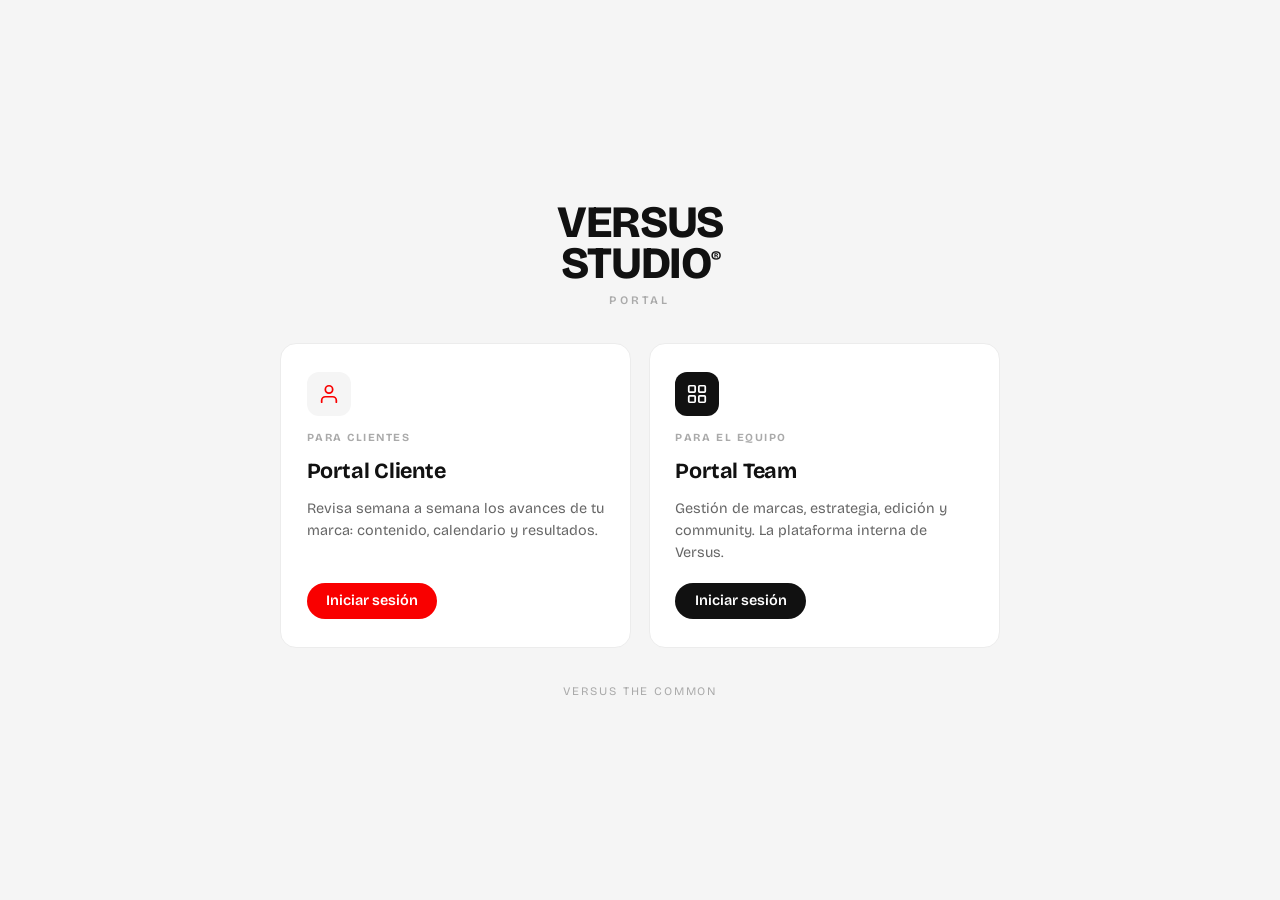
==== index.html @ 0e309f48 "Diseño: login del Team igual al portal cliente (Bienvenido/tarjeta) + quitar flechas del porton" ====
<!DOCTYPE html>
<html lang="es">
<head>
<meta charset="UTF-8" />
<meta name="viewport" content="width=device-width, initial-scale=1.0" />
<title>VERSUS Studio · Portal</title>
<link rel="preconnect" href="https://fonts.googleapis.com">
<link rel="preconnect" href="https://fonts.gstatic.com" crossorigin>
<link href="https://fonts.googleapis.com/css2?family=Bricolage+Grotesque:opsz,wght@12..96,300;12..96,400;12..96,500;12..96,600;12..96,700;12..96,800&display=swap" rel="stylesheet">
<style>
/* =====================================================================
   VERSUS · Portón de entrada — misma guía de diseño que el Portal de Marcas
   (flat, minimalista, Bricolage Grotesque). Destinos en PORTAL_CONFIG (abajo).
   ===================================================================== */
:root{
  --fn:"Bricolage Grotesque",sans-serif;
  --bg:#f5f5f5; --card:#ffffff; --tx:#111111; --mut:#666666; --mut2:#aaaaaa;
  --bord:#ececec; --red:#F90000; --r:16px; --rs:10px;
}
@media (prefers-color-scheme:dark){
  :root:not([data-theme="light"]){
    --bg:#141414; --card:#1e1e1e; --tx:#ffffff; --mut:#aaaaaa; --mut2:#777777; --bord:#2c2c2c;
  }
}
*{box-sizing:border-box;margin:0;padding:0}
html,body{height:100%}
body{font-family:var(--fn);background:var(--bg);color:var(--tx);-webkit-font-smoothing:antialiased;
  display:flex;align-items:center;justify-content:center;min-height:100vh;padding:2rem}

.shell{width:100%;max-width:720px;display:flex;flex-direction:column;align-items:center;gap:2.2rem}

/* Marca */
.brand{text-align:center;animation:rise .6s cubic-bezier(.2,.8,.2,1) both}
.brand__mark{font-weight:800;letter-spacing:-.03em;line-height:.9;font-size:clamp(2rem,5.5vw,2.8rem)}
.brand__mark sup{font-size:.34em;font-weight:600;top:-1.3em}
.brand__tag{margin-top:.65rem;color:var(--mut2);font-weight:600;letter-spacing:.28em;font-size:.72rem;text-transform:uppercase}

/* Puertas */
.doors{display:grid;grid-template-columns:1fr 1fr;gap:1.1rem;width:100%}
.door{
  background:var(--card);border:1px solid var(--bord);border-radius:var(--r);
  padding:1.8rem 1.6rem;display:flex;flex-direction:column;gap:.9rem;text-decoration:none;color:inherit;
  cursor:pointer;transition:transform .2s cubic-bezier(.2,.8,.2,1),box-shadow .2s,border-color .2s;
  animation:rise .6s cubic-bezier(.2,.8,.2,1) both;
}
.door:nth-child(1){animation-delay:.06s}.door:nth-child(2){animation-delay:.12s}
.door:hover{transform:translateY(-4px);box-shadow:0 14px 34px rgba(0,0,0,.08);border-color:var(--red)}
.door__icon{width:44px;height:44px;border-radius:12px;display:grid;place-items:center;background:#f5f5f5;color:var(--red)}
.door--team .door__icon{background:#111111;color:#fff}
@media (prefers-color-scheme:dark){:root:not([data-theme="light"]) .door__icon{background:#2a2a2a}}
.door__icon svg{width:22px;height:22px;fill:none;stroke:currentColor;stroke-width:1.9;stroke-linecap:round;stroke-linejoin:round}
.door__eyebrow{font-size:.68rem;font-weight:700;text-transform:uppercase;letter-spacing:.14em;color:var(--mut2)}
.door__title{font-size:1.35rem;font-weight:700;letter-spacing:-.01em}
.door__desc{font-size:.9rem;line-height:1.5;color:var(--mut);flex:1}
.door__btn{display:inline-flex;align-items:center;justify-content:center;gap:.45rem;align-self:flex-start;
  font-family:var(--fn);font-weight:600;font-size:.9rem;color:#fff;background:var(--red);
  border:none;border-radius:99px;padding:.6rem 1.2rem;margin-top:.3rem;transition:background .2s,gap .2s}
.door:hover .door__btn{gap:.75rem}
.door--team .door__btn{background:#111111}
@media (prefers-color-scheme:dark){:root:not([data-theme="light"]) .door--team .door__btn{background:#fff;color:#111}}

.foot{color:var(--mut2);font-size:.72rem;letter-spacing:.16em;text-transform:uppercase;animation:rise .6s .18s cubic-bezier(.2,.8,.2,1) both}

@keyframes rise{from{opacity:0;transform:translateY(14px)}to{opacity:1;transform:translateY(0)}}
@media (prefers-reduced-motion:reduce){*{animation:none!important;transition:none!important}}
@media (max-width:560px){.doors{grid-template-columns:1fr}}
</style>
</head>
<body>
<main class="shell">
  <div class="brand">
    <div class="brand__mark">VERSUS<br>STUDIO<sup>®</sup></div>
    <div class="brand__tag">Portal</div>
  </div>

  <div class="doors">
    <!-- Puerta 1: CLIENTE -->
    <a class="door door--cliente" id="doorCliente" role="button" tabindex="0">
      <div class="door__icon">
        <svg viewBox="0 0 24 24"><path d="M20 21v-2a4 4 0 0 0-4-4H8a4 4 0 0 0-4 4v2"/><circle cx="12" cy="7" r="4"/></svg>
      </div>
      <div class="door__eyebrow">Para clientes</div>
      <div class="door__title">Portal Cliente</div>
      <div class="door__desc">Revisa semana a semana los avances de tu marca: contenido, calendario y resultados.</div>
      <span class="door__btn">Iniciar sesión</span>
    </a>

    <!-- Puerta 2: TEAM -->
    <a class="door door--team" id="doorTeam" role="button" tabindex="0">
      <div class="door__icon">
        <svg viewBox="0 0 24 24"><rect x="3" y="3" width="7" height="7" rx="1"/><rect x="14" y="3" width="7" height="7" rx="1"/><rect x="3" y="14" width="7" height="7" rx="1"/><rect x="14" y="14" width="7" height="7" rx="1"/></svg>
      </div>
      <div class="door__eyebrow">Para el equipo</div>
      <div class="door__title">Portal Team</div>
      <div class="door__desc">Gestión de marcas, estrategia, edición y community. La plataforma interna de Versus.</div>
      <span class="door__btn">Iniciar sesión</span>
    </a>
  </div>

  <div class="foot">Versus the common</div>
</main>

<script>
/* ===== Destinos (mismo dominio, un solo servidor) ===== */
var PORTAL_CONFIG = {
  cliente: "/clientes/",
  team:    "/team/"
};
function go(url){ if(url) window.location.href = url; }
document.getElementById('doorCliente').addEventListener('click', function(){ go(PORTAL_CONFIG.cliente); });
document.getElementById('doorTeam').addEventListener('click', function(){ go(PORTAL_CONFIG.team); });
['doorCliente','doorTeam'].forEach(function(id){
  document.getElementById(id).addEventListener('keydown', function(e){
    if(e.key==='Enter'||e.key===' '){ e.preventDefault(); this.click(); }
  });
});
</script>
</body>
</html>
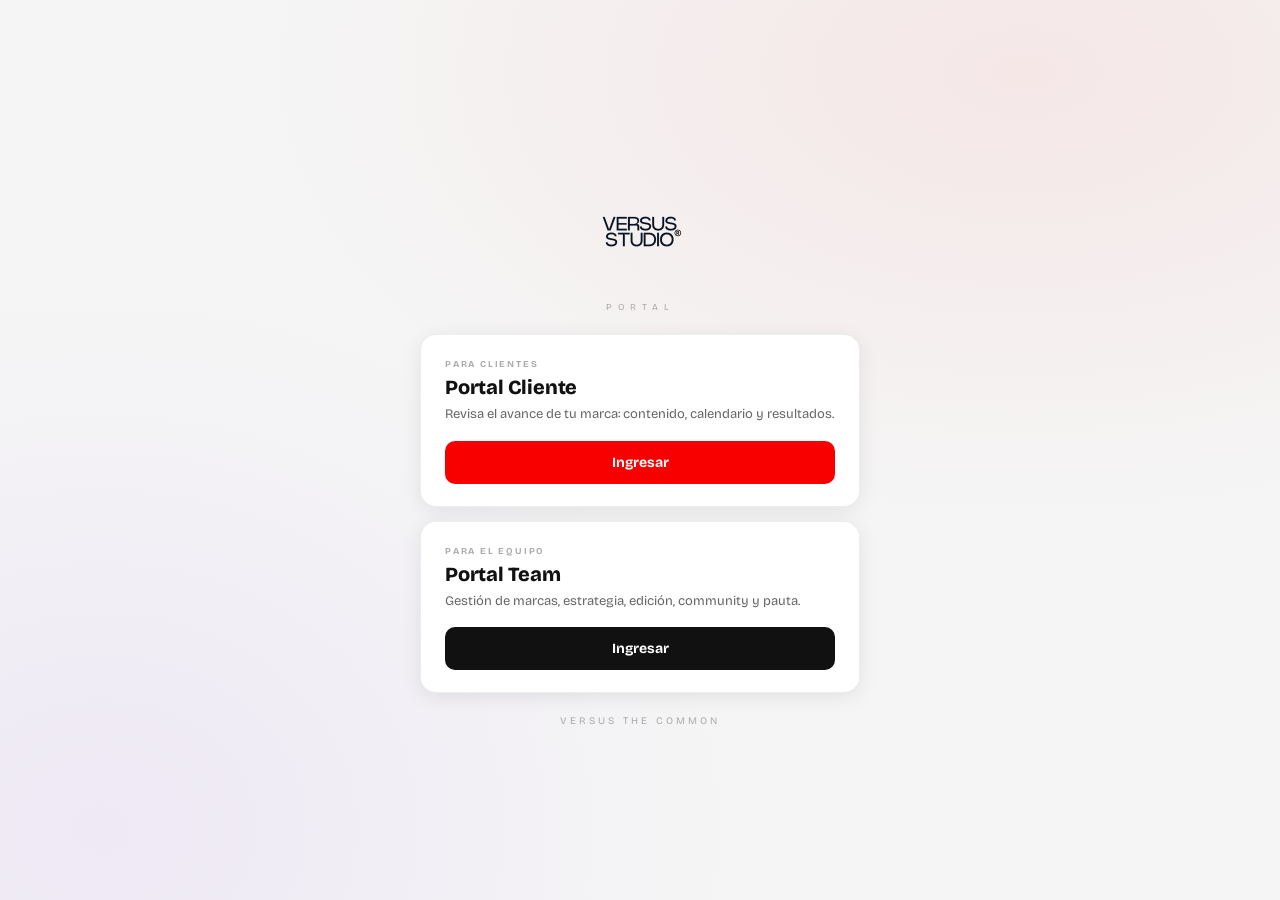
==== commit af688e22: "Diseño: porton principal alineado a los logins (logo, fondo suave, tarjetas) + flecha Volver al inic" ====
--- a/index.html
+++ b/index.html
@@ -4,116 +4,52 @@
 <meta charset="UTF-8" />
 <meta name="viewport" content="width=device-width, initial-scale=1.0" />
 <title>VERSUS Studio · Portal</title>
+<link rel="icon" href="/logo.png" />
 <link rel="preconnect" href="https://fonts.googleapis.com">
 <link rel="preconnect" href="https://fonts.gstatic.com" crossorigin>
 <link href="https://fonts.googleapis.com/css2?family=Bricolage+Grotesque:opsz,wght@12..96,300;12..96,400;12..96,500;12..96,600;12..96,700;12..96,800&display=swap" rel="stylesheet">
 <style>
-/* =====================================================================
-   VERSUS · Portón de entrada — misma guía de diseño que el Portal de Marcas
-   (flat, minimalista, Bricolage Grotesque). Destinos en PORTAL_CONFIG (abajo).
-   ===================================================================== */
-:root{
-  --fn:"Bricolage Grotesque",sans-serif;
-  --bg:#f5f5f5; --card:#ffffff; --tx:#111111; --mut:#666666; --mut2:#aaaaaa;
-  --bord:#ececec; --red:#F90000; --r:16px; --rs:10px;
-}
-@media (prefers-color-scheme:dark){
-  :root:not([data-theme="light"]){
-    --bg:#141414; --card:#1e1e1e; --tx:#ffffff; --mut:#aaaaaa; --mut2:#777777; --bord:#2c2c2c;
-  }
-}
-*{box-sizing:border-box;margin:0;padding:0}
-html,body{height:100%}
-body{font-family:var(--fn);background:var(--bg);color:var(--tx);-webkit-font-smoothing:antialiased;
-  display:flex;align-items:center;justify-content:center;min-height:100vh;padding:2rem}
-
-.shell{width:100%;max-width:720px;display:flex;flex-direction:column;align-items:center;gap:2.2rem}
-
-/* Marca */
-.brand{text-align:center;animation:rise .6s cubic-bezier(.2,.8,.2,1) both}
-.brand__mark{font-weight:800;letter-spacing:-.03em;line-height:.9;font-size:clamp(2rem,5.5vw,2.8rem)}
-.brand__mark sup{font-size:.34em;font-weight:600;top:-1.3em}
-.brand__tag{margin-top:.65rem;color:var(--mut2);font-weight:600;letter-spacing:.28em;font-size:.72rem;text-transform:uppercase}
-
-/* Puertas */
-.doors{display:grid;grid-template-columns:1fr 1fr;gap:1.1rem;width:100%}
-.door{
-  background:var(--card);border:1px solid var(--bord);border-radius:var(--r);
-  padding:1.8rem 1.6rem;display:flex;flex-direction:column;gap:.9rem;text-decoration:none;color:inherit;
-  cursor:pointer;transition:transform .2s cubic-bezier(.2,.8,.2,1),box-shadow .2s,border-color .2s;
-  animation:rise .6s cubic-bezier(.2,.8,.2,1) both;
-}
-.door:nth-child(1){animation-delay:.06s}.door:nth-child(2){animation-delay:.12s}
-.door:hover{transform:translateY(-4px);box-shadow:0 14px 34px rgba(0,0,0,.08);border-color:var(--red)}
-.door__icon{width:44px;height:44px;border-radius:12px;display:grid;place-items:center;background:#f5f5f5;color:var(--red)}
-.door--team .door__icon{background:#111111;color:#fff}
-@media (prefers-color-scheme:dark){:root:not([data-theme="light"]) .door__icon{background:#2a2a2a}}
-.door__icon svg{width:22px;height:22px;fill:none;stroke:currentColor;stroke-width:1.9;stroke-linecap:round;stroke-linejoin:round}
-.door__eyebrow{font-size:.68rem;font-weight:700;text-transform:uppercase;letter-spacing:.14em;color:var(--mut2)}
-.door__title{font-size:1.35rem;font-weight:700;letter-spacing:-.01em}
-.door__desc{font-size:.9rem;line-height:1.5;color:var(--mut);flex:1}
-.door__btn{display:inline-flex;align-items:center;justify-content:center;gap:.45rem;align-self:flex-start;
-  font-family:var(--fn);font-weight:600;font-size:.9rem;color:#fff;background:var(--red);
-  border:none;border-radius:99px;padding:.6rem 1.2rem;margin-top:.3rem;transition:background .2s,gap .2s}
-.door:hover .door__btn{gap:.75rem}
-.door--team .door__btn{background:#111111}
-@media (prefers-color-scheme:dark){:root:not([data-theme="light"]) .door--team .door__btn{background:#fff;color:#111}}
-
-.foot{color:var(--mut2);font-size:.72rem;letter-spacing:.16em;text-transform:uppercase;animation:rise .6s .18s cubic-bezier(.2,.8,.2,1) both}
-
-@keyframes rise{from{opacity:0;transform:translateY(14px)}to{opacity:1;transform:translateY(0)}}
-@media (prefers-reduced-motion:reduce){*{animation:none!important;transition:none!important}}
-@media (max-width:560px){.doors{grid-template-columns:1fr}}
+  :root{ --fn:"Bricolage Grotesque",sans-serif; --red:#F90000; --tx:#111; --t2:#666; --t3:#aaa; --card:#fff; --bd:rgba(0,0,0,.07); --sh:0 4px 20px rgba(0,0,0,.08); --r:16px; --rs:10px; }
+  *{box-sizing:border-box;margin:0;padding:0}
+  body{ font-family:var(--fn); color:var(--tx); min-height:100vh; display:flex; align-items:center; justify-content:center; padding:24px;
+    background: radial-gradient(ellipse 60% 50% at 80% 8%, rgba(249,0,0,.06), transparent), radial-gradient(ellipse 50% 60% at 8% 92%, rgba(108,0,255,.05), transparent), #f5f5f5; }
+  .wrap{ width:100%; max-width:440px; }
+  .logo{ text-align:center; margin-bottom:22px; }
+  .logo img{ width:120px; margin:0 auto; display:block; }
+  .logo .sub{ font-size:9px; letter-spacing:6px; color:var(--t3); text-transform:uppercase; margin-top:9px; }
+  .doors{ display:flex; flex-direction:column; gap:14px; }
+  .door{ background:var(--card); border:1px solid var(--bd); border-radius:var(--r); box-shadow:var(--sh); padding:24px 24px 22px; transition:transform .18s, box-shadow .18s; }
+  .door:hover{ transform:translateY(-3px); box-shadow:0 12px 30px rgba(0,0,0,.10); }
+  .door__eyebrow{ font-size:9px; font-weight:700; letter-spacing:1.8px; text-transform:uppercase; color:var(--t3); margin-bottom:6px; }
+  .door__title{ font-size:20px; font-weight:800; letter-spacing:-.01em; margin-bottom:6px; }
+  .door__desc{ font-size:13px; line-height:1.5; color:var(--t2); margin-bottom:16px; }
+  .door__btn{ display:block; width:100%; text-align:center; text-decoration:none; font-weight:700; font-size:14px; color:#fff; background:var(--red); border-radius:var(--rs); padding:13px; transition:background .2s; }
+  .door__btn:hover{ background:#c40000; }
+  .door__btn--dark{ background:#111; } .door__btn--dark:hover{ background:#000; }
+  .foot{ text-align:center; color:var(--t3); font-size:10px; letter-spacing:3px; text-transform:uppercase; margin-top:22px; }
 </style>
 </head>
 <body>
-<main class="shell">
-  <div class="brand">
-    <div class="brand__mark">VERSUS<br>STUDIO<sup>®</sup></div>
-    <div class="brand__tag">Portal</div>
+  <div class="wrap">
+    <div class="logo">
+      <img src="/logo.png" alt="VERSUS STUDIO" />
+      <div class="sub">Portal</div>
+    </div>
+    <div class="doors">
+      <div class="door">
+        <div class="door__eyebrow">Para clientes</div>
+        <h2 class="door__title">Portal Cliente</h2>
+        <p class="door__desc">Revisa el avance de tu marca: contenido, calendario y resultados.</p>
+        <a class="door__btn" href="/clientes/">Ingresar</a>
+      </div>
+      <div class="door">
+        <div class="door__eyebrow">Para el equipo</div>
+        <h2 class="door__title">Portal Team</h2>
+        <p class="door__desc">Gestión de marcas, estrategia, edición, community y pauta.</p>
+        <a class="door__btn door__btn--dark" href="/team/">Ingresar</a>
+      </div>
+    </div>
+    <div class="foot">Versus the common</div>
   </div>
-
-  <div class="doors">
-    <!-- Puerta 1: CLIENTE -->
-    <a class="door door--cliente" id="doorCliente" role="button" tabindex="0">
-      <div class="door__icon">
-        <svg viewBox="0 0 24 24"><path d="M20 21v-2a4 4 0 0 0-4-4H8a4 4 0 0 0-4 4v2"/><circle cx="12" cy="7" r="4"/></svg>
-      </div>
-      <div class="door__eyebrow">Para clientes</div>
-      <div class="door__title">Portal Cliente</div>
-      <div class="door__desc">Revisa semana a semana los avances de tu marca: contenido, calendario y resultados.</div>
-      <span class="door__btn">Iniciar sesión</span>
-    </a>
-
-    <!-- Puerta 2: TEAM -->
-    <a class="door door--team" id="doorTeam" role="button" tabindex="0">
-      <div class="door__icon">
-        <svg viewBox="0 0 24 24"><rect x="3" y="3" width="7" height="7" rx="1"/><rect x="14" y="3" width="7" height="7" rx="1"/><rect x="3" y="14" width="7" height="7" rx="1"/><rect x="14" y="14" width="7" height="7" rx="1"/></svg>
-      </div>
-      <div class="door__eyebrow">Para el equipo</div>
-      <div class="door__title">Portal Team</div>
-      <div class="door__desc">Gestión de marcas, estrategia, edición y community. La plataforma interna de Versus.</div>
-      <span class="door__btn">Iniciar sesión</span>
-    </a>
-  </div>
-
-  <div class="foot">Versus the common</div>
-</main>
-
-<script>
-/* ===== Destinos (mismo dominio, un solo servidor) ===== */
-var PORTAL_CONFIG = {
-  cliente: "/clientes/",
-  team:    "/team/"
-};
-function go(url){ if(url) window.location.href = url; }
-document.getElementById('doorCliente').addEventListener('click', function(){ go(PORTAL_CONFIG.cliente); });
-document.getElementById('doorTeam').addEventListener('click', function(){ go(PORTAL_CONFIG.team); });
-['doorCliente','doorTeam'].forEach(function(id){
-  document.getElementById(id).addEventListener('keydown', function(e){
-    if(e.key==='Enter'||e.key===' '){ e.preventDefault(); this.click(); }
-  });
-});
-</script>
 </body>
 </html>
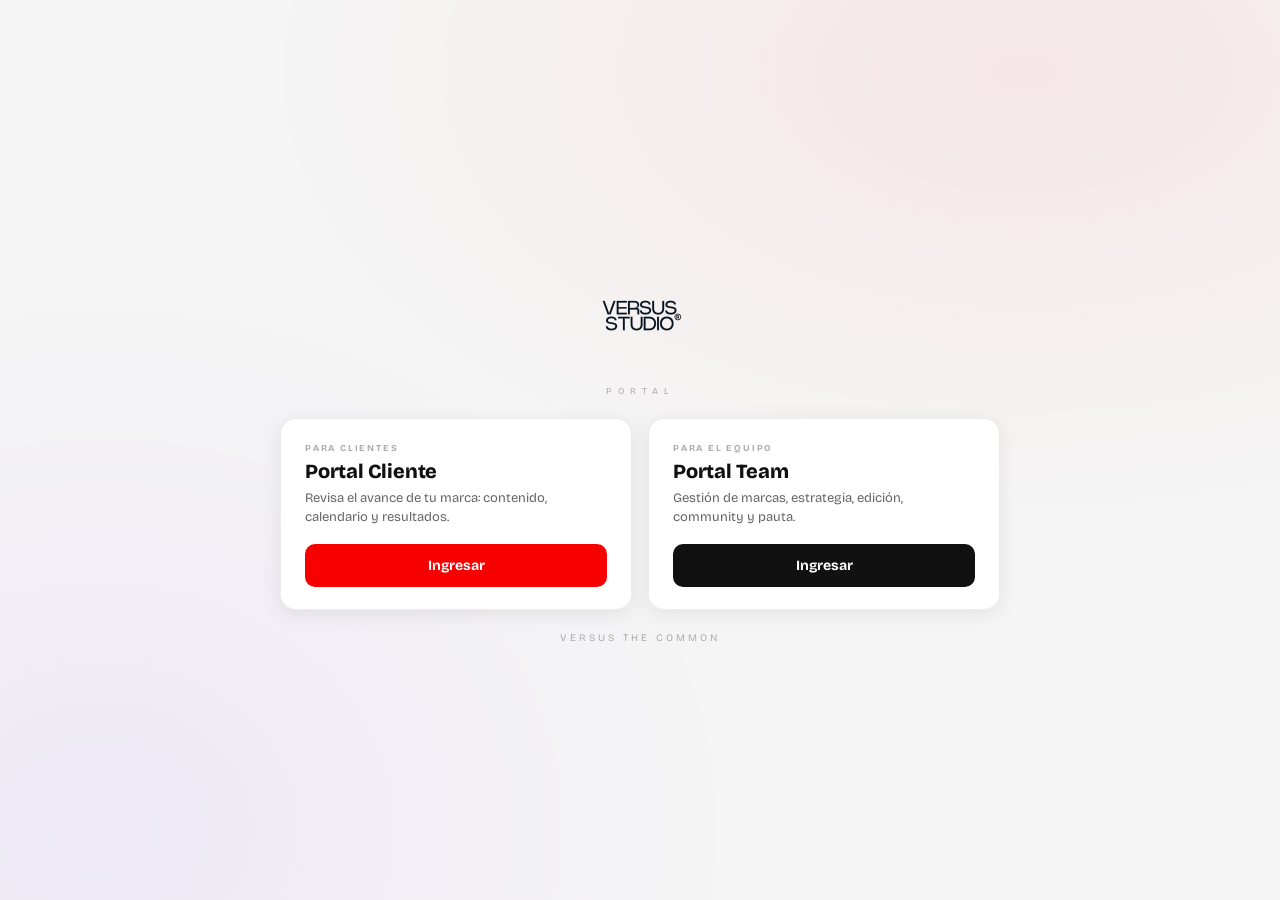
==== commit c6de6d81: "Porton: puertas lado a lado (2 columnas). Crear-equipo.html (Veronica/Michelle con roles). sesionAct" ====
--- a/index.html
+++ b/index.html
@@ -13,11 +13,12 @@
   *{box-sizing:border-box;margin:0;padding:0}
   body{ font-family:var(--fn); color:var(--tx); min-height:100vh; display:flex; align-items:center; justify-content:center; padding:24px;
     background: radial-gradient(ellipse 60% 50% at 80% 8%, rgba(249,0,0,.06), transparent), radial-gradient(ellipse 50% 60% at 8% 92%, rgba(108,0,255,.05), transparent), #f5f5f5; }
-  .wrap{ width:100%; max-width:440px; }
+  .wrap{ width:100%; max-width:720px; }
   .logo{ text-align:center; margin-bottom:22px; }
   .logo img{ width:120px; margin:0 auto; display:block; }
   .logo .sub{ font-size:9px; letter-spacing:6px; color:var(--t3); text-transform:uppercase; margin-top:9px; }
-  .doors{ display:flex; flex-direction:column; gap:14px; }
+  .doors{ display:grid; grid-template-columns:1fr 1fr; gap:16px; align-items:start; }
+  @media(max-width:560px){ .doors{ grid-template-columns:1fr; } }
   .door{ background:var(--card); border:1px solid var(--bd); border-radius:var(--r); box-shadow:var(--sh); padding:24px 24px 22px; transition:transform .18s, box-shadow .18s; }
   .door:hover{ transform:translateY(-3px); box-shadow:0 12px 30px rgba(0,0,0,.10); }
   .door__eyebrow{ font-size:9px; font-weight:700; letter-spacing:1.8px; text-transform:uppercase; color:var(--t3); margin-bottom:6px; }
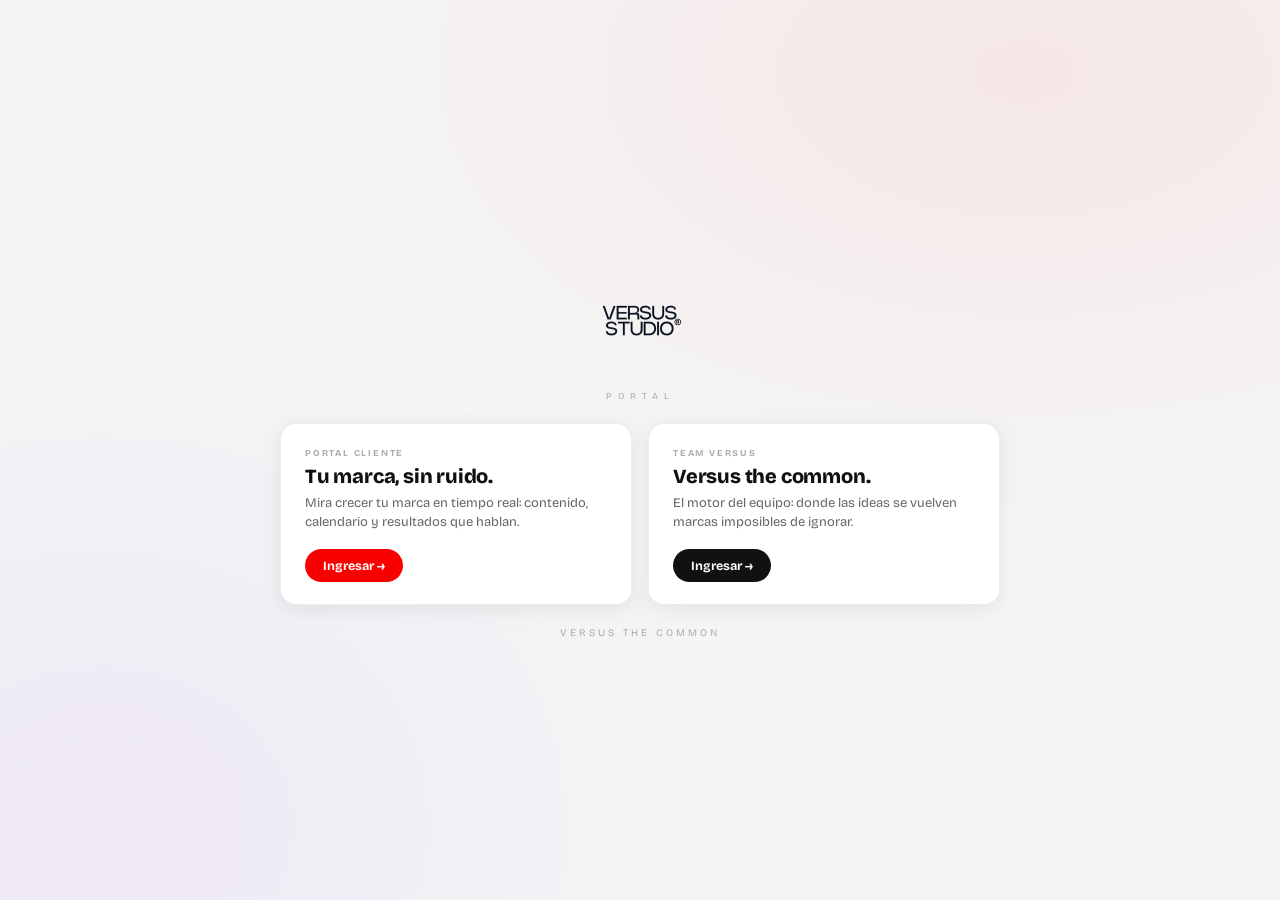
==== commit 96b7ab78: "Porton: frases impactantes + botones pill mas pequenos. Login: flecha volver fija arriba-izquierda. " ====
--- a/index.html
+++ b/index.html
@@ -24,8 +24,9 @@
   .door__eyebrow{ font-size:9px; font-weight:700; letter-spacing:1.8px; text-transform:uppercase; color:var(--t3); margin-bottom:6px; }
   .door__title{ font-size:20px; font-weight:800; letter-spacing:-.01em; margin-bottom:6px; }
   .door__desc{ font-size:13px; line-height:1.5; color:var(--t2); margin-bottom:16px; }
-  .door__btn{ display:block; width:100%; text-align:center; text-decoration:none; font-weight:700; font-size:14px; color:#fff; background:var(--red); border-radius:var(--rs); padding:13px; transition:background .2s; }
-  .door__btn:hover{ background:#c40000; }
+  .door__btn{ display:inline-flex; align-items:center; gap:6px; align-self:flex-start; text-decoration:none; font-weight:700; font-size:12.5px; color:#fff; background:var(--red); border-radius:999px; padding:9px 18px; transition:background .2s, transform .15s; }
+  .door__btn:hover{ background:#c40000; transform:translateX(2px); }
+  .door{ display:flex; flex-direction:column; }
   .door__btn--dark{ background:#111; } .door__btn--dark:hover{ background:#000; }
   .foot{ text-align:center; color:var(--t3); font-size:10px; letter-spacing:3px; text-transform:uppercase; margin-top:22px; }
 </style>
@@ -38,16 +39,16 @@
     </div>
     <div class="doors">
       <div class="door">
-        <div class="door__eyebrow">Para clientes</div>
-        <h2 class="door__title">Portal Cliente</h2>
-        <p class="door__desc">Revisa el avance de tu marca: contenido, calendario y resultados.</p>
-        <a class="door__btn" href="/clientes/">Ingresar</a>
+        <div class="door__eyebrow">Portal Cliente</div>
+        <h2 class="door__title">Tu marca, sin ruido.</h2>
+        <p class="door__desc">Mira crecer tu marca en tiempo real: contenido, calendario y resultados que hablan.</p>
+        <a class="door__btn" href="/clientes/">Ingresar →</a>
       </div>
       <div class="door">
-        <div class="door__eyebrow">Para el equipo</div>
-        <h2 class="door__title">Portal Team</h2>
-        <p class="door__desc">Gestión de marcas, estrategia, edición, community y pauta.</p>
-        <a class="door__btn door__btn--dark" href="/team/">Ingresar</a>
+        <div class="door__eyebrow">Team Versus</div>
+        <h2 class="door__title">Versus the common.</h2>
+        <p class="door__desc">El motor del equipo: donde las ideas se vuelven marcas imposibles de ignorar.</p>
+        <a class="door__btn door__btn--dark" href="/team/">Ingresar →</a>
       </div>
     </div>
     <div class="foot">Versus the common</div>
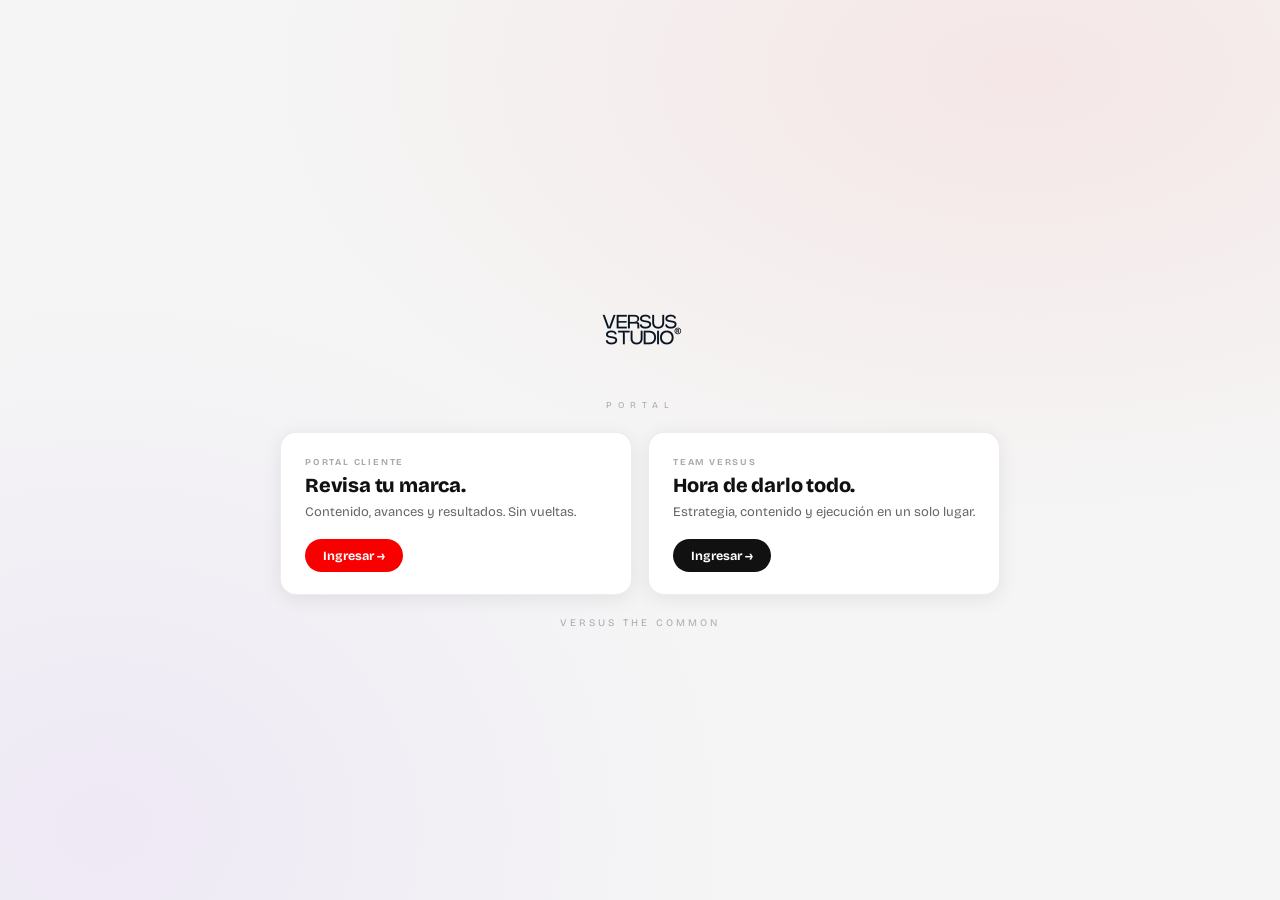
==== commit c707024a: "Porton: frases al grano (Revisa tu marca / Hora de darlo todo). Fix: ficha de pieza ya no se sale (m" ====
--- a/index.html
+++ b/index.html
@@ -40,14 +40,14 @@
     <div class="doors">
       <div class="door">
         <div class="door__eyebrow">Portal Cliente</div>
-        <h2 class="door__title">Tu marca, sin ruido.</h2>
-        <p class="door__desc">Mira crecer tu marca en tiempo real: contenido, calendario y resultados que hablan.</p>
+        <h2 class="door__title">Revisa tu marca.</h2>
+        <p class="door__desc">Contenido, avances y resultados. Sin vueltas.</p>
         <a class="door__btn" href="/clientes/">Ingresar →</a>
       </div>
       <div class="door">
         <div class="door__eyebrow">Team Versus</div>
-        <h2 class="door__title">Versus the common.</h2>
-        <p class="door__desc">El motor del equipo: donde las ideas se vuelven marcas imposibles de ignorar.</p>
+        <h2 class="door__title">Hora de darlo todo.</h2>
+        <p class="door__desc">Estrategia, contenido y ejecución en un solo lugar.</p>
         <a class="door__btn door__btn--dark" href="/team/">Ingresar →</a>
       </div>
     </div>
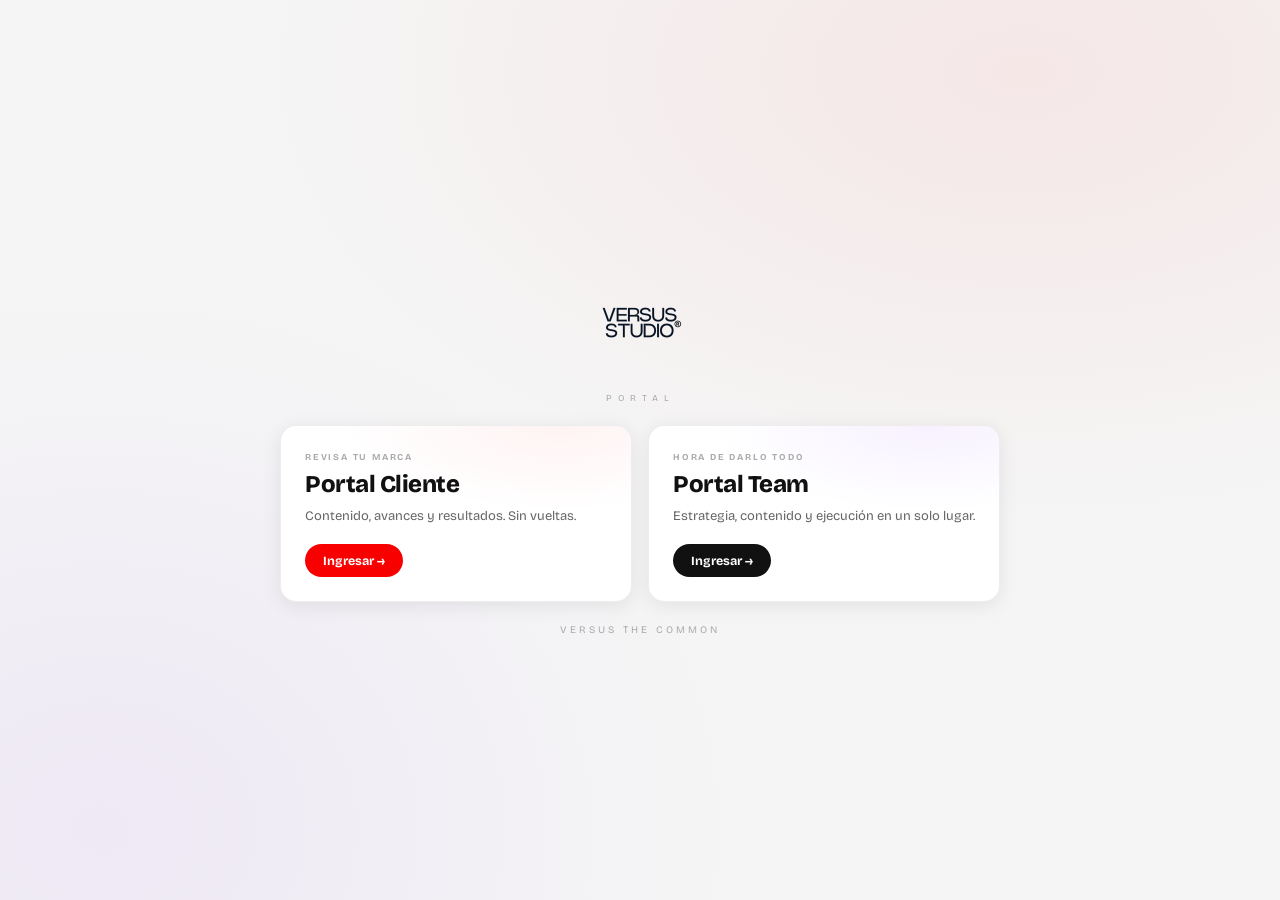
==== commit 1f489f5f: "Constructor de formularios (typeforms): admin crea/edita preguntas, banner, imágenes y color; equipo" ====
--- a/index.html
+++ b/index.html
@@ -17,13 +17,17 @@
   .logo{ text-align:center; margin-bottom:22px; }
   .logo img{ width:120px; margin:0 auto; display:block; }
   .logo .sub{ font-size:9px; letter-spacing:6px; color:var(--t3); text-transform:uppercase; margin-top:9px; }
-  .doors{ display:grid; grid-template-columns:1fr 1fr; gap:16px; align-items:start; }
+  .doors{ display:grid; grid-template-columns:1fr 1fr; gap:16px; align-items:stretch; }
   @media(max-width:560px){ .doors{ grid-template-columns:1fr; } }
-  .door{ background:var(--card); border:1px solid var(--bd); border-radius:var(--r); box-shadow:var(--sh); padding:24px 24px 22px; transition:transform .18s, box-shadow .18s; }
+  .door{ background:var(--card); border:1px solid var(--bd); border-radius:var(--r); box-shadow:var(--sh); padding:26px 24px 24px; transition:transform .18s, box-shadow .18s; position:relative; overflow:hidden; }
+  .door::before{ content:""; position:absolute; inset:0; opacity:.6; pointer-events:none; }
+  .door--cli::before{ background:radial-gradient(ellipse 90% 70% at 80% 0%, rgba(249,0,0,.08), transparent 70%); }
+  .door--team::before{ background:radial-gradient(ellipse 90% 70% at 80% 0%, rgba(108,0,255,.09), transparent 70%); }
   .door:hover{ transform:translateY(-3px); box-shadow:0 12px 30px rgba(0,0,0,.10); }
-  .door__eyebrow{ font-size:9px; font-weight:700; letter-spacing:1.8px; text-transform:uppercase; color:var(--t3); margin-bottom:6px; }
-  .door__title{ font-size:20px; font-weight:800; letter-spacing:-.01em; margin-bottom:6px; }
-  .door__desc{ font-size:13px; line-height:1.5; color:var(--t2); margin-bottom:16px; }
+  .door > *{ position:relative; }
+  .door__eyebrow{ font-size:9px; font-weight:700; letter-spacing:1.8px; text-transform:uppercase; color:var(--t3); margin-bottom:8px; }
+  .door__title{ font-size:24px; font-weight:800; letter-spacing:-.02em; margin-bottom:8px; }
+  .door__desc{ font-size:13px; line-height:1.55; color:var(--t2); margin-bottom:18px; flex:1; }
   .door__btn{ display:inline-flex; align-items:center; gap:6px; align-self:flex-start; text-decoration:none; font-weight:700; font-size:12.5px; color:#fff; background:var(--red); border-radius:999px; padding:9px 18px; transition:background .2s, transform .15s; }
   .door__btn:hover{ background:#c40000; transform:translateX(2px); }
   .door{ display:flex; flex-direction:column; }
@@ -38,15 +42,15 @@
       <div class="sub">Portal</div>
     </div>
     <div class="doors">
-      <div class="door">
-        <div class="door__eyebrow">Portal Cliente</div>
-        <h2 class="door__title">Revisa tu marca.</h2>
+      <div class="door door--cli">
+        <div class="door__eyebrow">Revisa tu marca</div>
+        <h2 class="door__title">Portal Cliente</h2>
         <p class="door__desc">Contenido, avances y resultados. Sin vueltas.</p>
         <a class="door__btn" href="/clientes/">Ingresar →</a>
       </div>
-      <div class="door">
-        <div class="door__eyebrow">Team Versus</div>
-        <h2 class="door__title">Hora de darlo todo.</h2>
+      <div class="door door--team">
+        <div class="door__eyebrow">Hora de darlo todo</div>
+        <h2 class="door__title">Portal Team</h2>
         <p class="door__desc">Estrategia, contenido y ejecución en un solo lugar.</p>
         <a class="door__btn door__btn--dark" href="/team/">Ingresar →</a>
       </div>
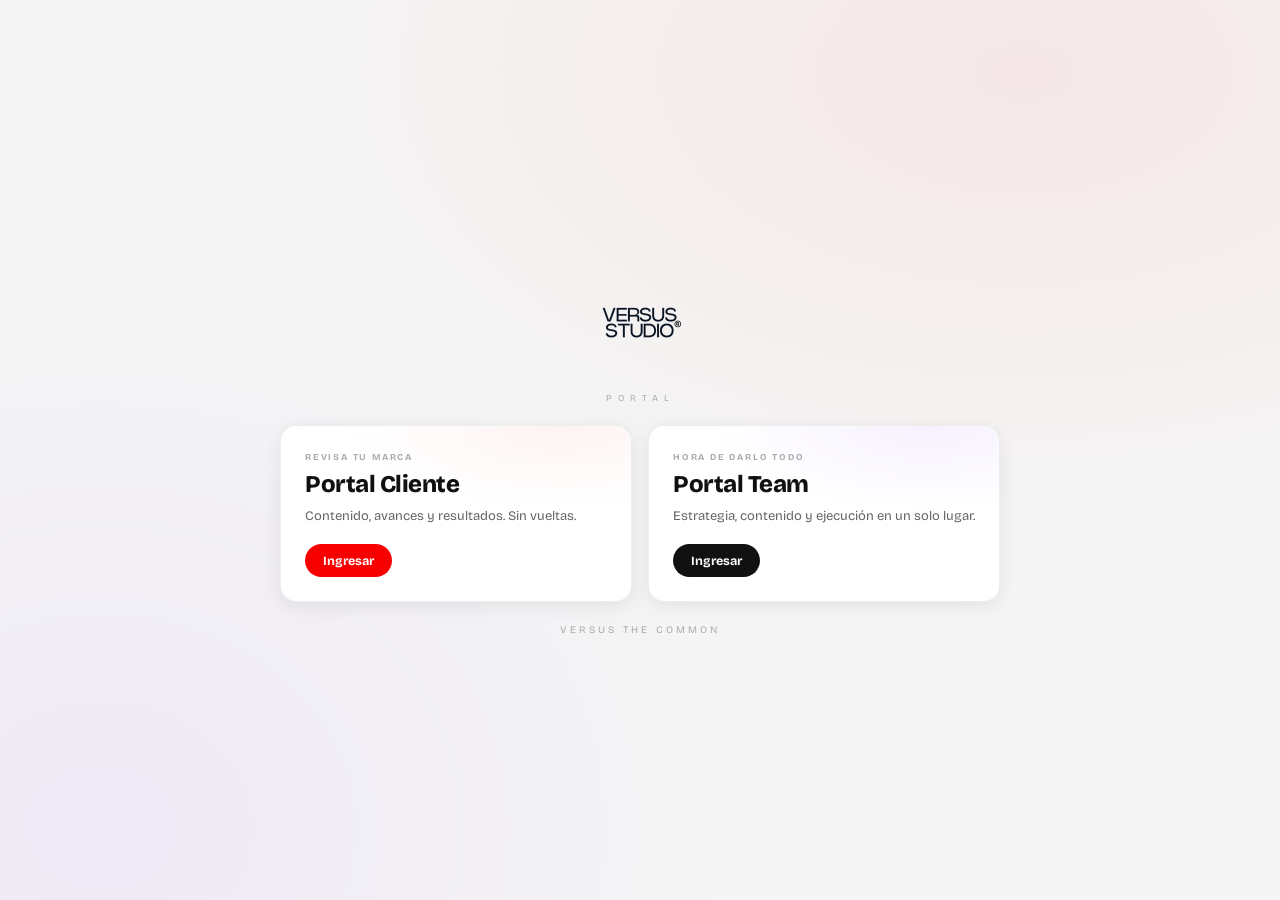
==== commit 705890d2: "Links de publicacion segmentados por IG/TikTok/LinkedIn (Team + modal cliente). Quita flechas decora" ====
--- a/index.html
+++ b/index.html
@@ -46,13 +46,13 @@
         <div class="door__eyebrow">Revisa tu marca</div>
         <h2 class="door__title">Portal Cliente</h2>
         <p class="door__desc">Contenido, avances y resultados. Sin vueltas.</p>
-        <a class="door__btn" href="/clientes/">Ingresar →</a>
+        <a class="door__btn" href="/clientes/">Ingresar</a>
       </div>
       <div class="door door--team">
         <div class="door__eyebrow">Hora de darlo todo</div>
         <h2 class="door__title">Portal Team</h2>
         <p class="door__desc">Estrategia, contenido y ejecución en un solo lugar.</p>
-        <a class="door__btn door__btn--dark" href="/team/">Ingresar →</a>
+        <a class="door__btn door__btn--dark" href="/team/">Ingresar</a>
       </div>
     </div>
     <div class="foot">Versus the common</div>
